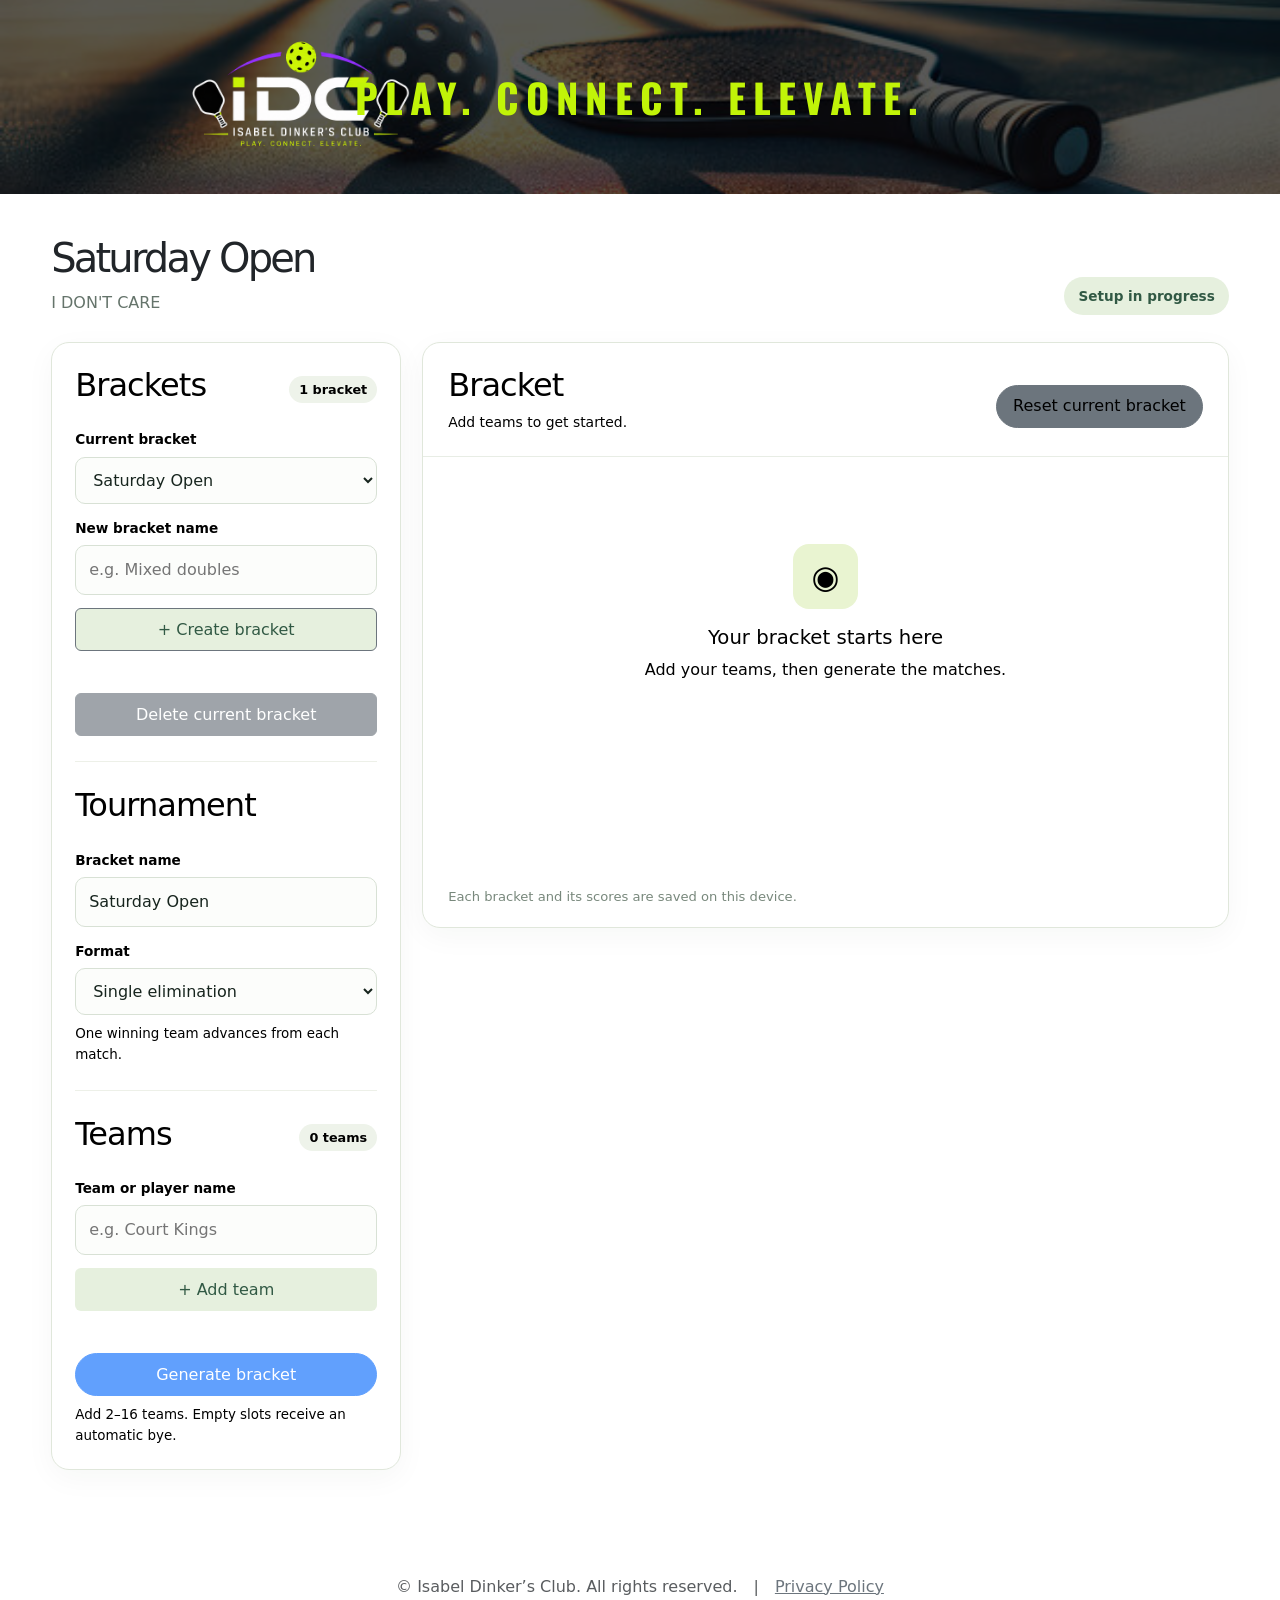
==== Pickleball site/index.html @ 40f2f742 "Bootstrap Project Files Uploading" ====
<!doctype html>
<html lang="en" data-bs-theme="light">
  <head>
    <meta charset="utf-8"><meta name="viewport" content="width=device-width,initial-scale=1">
    <title>Isabel Dinker’s Club</title>
    <link
        rel="canonical"
        href="https://getbootstrap.com/docs/5.3/examples/footers/"
      />
    <meta name="description" content="Create a pickleball tournament, manage teams, and run a live single-elimination bracket.">
    <link rel="icon" type="idc_logo2.png" href="idclogo2.png">
    <link href="https://fonts.googleapis.com/css2?family=Oswald:wght@700&display=swap" rel="stylesheet">
    <link rel="stylesheet" href="css/style.css" />
    <script src="assets/js/color-modes.js"></script>
    <link href="assets/dist/css/bootstrap.min.css" rel="stylesheet" />
    <style>
      .bracket-wrap,
      .bracket-wrap p,
      .bracket-wrap h3,
      .bracket-wrap div,
      .sidebar,
      .sidebar h2,
      .sidebar .label,
      .sidebar .hint,
      .sidebar .count,
      .toolbar,
      .toolbar button,
      .toolbar h2,
      .toolbar p {
        color: #000;
      }
      .sidebar button{
        color: #315944;
        background: #e6f0de;
        font-weight: 500;
      }
      .standings-scroll {
        width: 100%;
        overflow-x: auto;
        margin: 0 0 26px;
      }

      .standings {
        width: 100%;
        min-width: 440px;
        border-collapse: collapse;
      }

      .standings th,
      .standings td {
        padding: 10px 12px;
        text-align: left;
        border-bottom: 1px solid #e7eee5;
      }
    </style>
    <meta name="theme-color" content="#c9c8cc" />
    <style></style>
    <!-- <style>
      :root{font-family:Inter,ui-sans-serif,system-ui,-apple-system,Segoe UI,sans-serif;color:#17251e;background:#f5f7f1}*{box-sizing:border-box}body{margin:0}button,input{font:inherit}button{cursor:pointer}button:disabled{cursor:not-allowed;opacity:.45}header{background:#080808;display:flex;justify-content:center;align-items:center;padding:12px 18px}.header-logo{display:block;width:100%;max-width:960px;height:auto;object-fit:contain}main{max-width:1500px;margin:auto;padding:32px clamp(18px,4vw,62px) 65px}.eyebrow{font-size:.78rem;font-weight:800;letter-spacing:.14em;text-transform:uppercase;color:#42725b;margin:0 0 8px}.title-row{display:flex;align-items:end;justify-content:space-between;gap:18px;flex-wrap:wrap;margin-bottom:27px}h1{font-size:clamp(2rem,4vw,3.45rem);letter-spacing:-.07em;line-height:1.05;margin:0}h2{font-size:1.15rem;letter-spacing:-.03em;margin:0}p{line-height:1.5}.sub{color:#65746b;margin:9px 0 0}.pill{background:#e6f0de;color:#315944;border-radius:100px;padding:9px 14px;font-weight:700;font-size:.85rem}.layout{display:grid;grid-template-columns:minmax(290px,350px) minmax(0,1fr);gap:21px;align-items:start}.panel{background:#fff;border:1px solid #e0e7db;border-radius:18px;box-shadow:0 8px 30px rgba(22,53,37,.04)}.sidebar{padding:23px}.sidebar section+section{border-top:1px solid #edf0e8;margin-top:25px;padding-top:24px}.section-heading{display:flex;justify-content:space-between;align-items:center;gap:10px;margin-bottom:17px}.count{background:#eef3ea;border-radius:50px;padding:4px 10px;color:#54705b;font-size:.8rem;font-weight:800}.label{display:block;font-size:.85rem;font-weight:750;margin:14px 0 7px}input[type=text]{width:100%;padding:12px 13px;border:1px solid #d8e1d5;border-radius:10px;background:#fcfdfb;color:#17251e;outline:none}input:focus{border-color:#499769;box-shadow:0 0 0 3px #49976926}.btn{border:0;border-radius:10px;background:#d4ef5b;color:#173020;padding:11px 16px;font-weight:800;min-height:43px}.btn:hover:not(:disabled){background:#c6e647}.btn-dark{background:#15382b;color:#fff}.btn-dark:hover:not(:disabled){background:#26543b}.btn-outline{border:1px solid #cfdbcc;background:white;color:#2e5940}.btn-outline:hover:not(:disabled){background:#f1f6ed}.full{width:100%;margin-top:13px}.hint{font-size:.84rem;color:#738177;margin:9px 0 0}.teams{list-style:none;margin:0;padding:0;display:grid;gap:8px}.team{display:flex;align-items:center;gap:10px;padding:9px 10px;border:1px solid #edf0e9;border-radius:9px;font-size:.92rem}.seed{color:#729078;font-size:.76rem;font-weight:800;width:19px}.team-name{flex:1;overflow-wrap:anywhere}.remove{background:transparent;border:0;color:#8b9c90;font-size:1.25rem;line-height:1;padding:0 4px}.remove:hover{color:#c64949}.main-panel{min-width:0;overflow:hidden}.toolbar{padding:23px 25px;display:flex;justify-content:space-between;align-items:center;gap:16px;flex-wrap:wrap;border-bottom:1px solid #e8ede5}.toolbar p{margin:6px 0 0;color:#708076;font-size:.87rem}.toolbar-actions{display:flex;gap:8px;flex-wrap:wrap}.bracket-wrap{overflow-x:auto;padding:27px 25px 32px;min-height:430px}.bracket{display:flex;gap:25px;align-items:stretch;min-width:max-content}.round{width:240px;display:flex;flex-direction:column;gap:14px}.round-title{font-size:.75rem;text-transform:uppercase;letter-spacing:.12em;font-weight:850;color:#658371;padding:0 3px 3px}.round-list{display:flex;flex:1;flex-direction:column;justify-content:space-around;gap:18px}.match{border:1px solid #dfe8da;border-radius:13px;overflow:hidden;background:white;box-shadow:0 3px 12px #163c1809}.match-label{font-size:.72rem;color:#728379;background:#f7faf4;padding:8px 12px;border-bottom:1px solid #edf1ea;font-weight:700}.side{display:flex;align-items:center;gap:8px;min-height:43px;padding:7px 11px}.side+.side{border-top:1px solid #edf1ea}.side.winner{background:#f3f9df}.side-name{flex:1;min-width:0;overflow:hidden;text-overflow:ellipsis;white-space:nowrap;font-size:.88rem;font-weight:650}.side.muted .side-name{color:#9ba99e;font-weight:500}.score{width:38px!important;height:30px;padding:3px!important;text-align:center;border-radius:6px!important;background:white!important;font-size:.86rem}.match-actions{padding:7px 10px;border-top:1px solid #edf1ea;background:#fafcf8}.save-score{border:0;background:transparent;color:#346e4a;font-size:.77rem;font-weight:800;padding:4px}.save-score:hover{text-decoration:underline}.message{font-size:.84rem;min-height:20px;color:#aa4938;margin:9px 0 0}.empty{text-align:center;max-width:400px;margin:60px auto;color:#6c8071}.empty-icon{width:65px;height:65px;border-radius:16px;background:#e9f4d1;display:grid;place-items:center;color:#204d32;font-size:2rem;margin:0 auto 17px}.empty h3{color:#183527;font-size:1.23rem;margin:0}.empty p{margin:8px 0}.champion{margin:0 25px 25px;padding:15px 17px;background:#eaf5d1;border-radius:11px;color:#244e30;font-weight:800}.small-note{padding:0 25px 20px;color:#78887c;font-size:.82rem}.toast{position:fixed;bottom:20px;right:20px;padding:12px 17px;background:#173a29;color:white;border-radius:10px;box-shadow:0 10px 30px #0002;opacity:0;pointer-events:none;transition:opacity .2s}.toast.show{opacity:1}@media(max-width:850px){.layout{grid-template-columns:1fr}.sidebar{display:grid;grid-template-columns:1fr 1fr;gap:22px}.sidebar section+section{border-top:0;border-left:1px solid #edf0e8;margin:0;padding:0 0 0 22px}}@media(max-width:600px){header{padding:8px 10px}main{padding-top:25px}.sidebar{display:block}.sidebar section+section{border-top:1px solid #edf0e8;border-left:0;margin-top:25px;padding:24px 0 0}.toolbar{padding:20px}.bracket-wrap{padding:20px}.champion{margin:0 20px 20px}.round{width:216px}}
      select{width:100%;min-height:43px;padding:10px 13px;border:1px solid #d8e1d5;border-radius:10px;background:#fcfdfb;color:#17251e;font:inherit}
      select:focus-visible{outline:3px solid #49976955;outline-offset:2px}
      .pool-view{max-width:100%}.pool-view h3,.playoff-title{font-size:1.1rem;letter-spacing:-.03em;margin:0 0 8px}.pool-help{color:#647769;font-size:.88rem;margin:0 0 18px}.standings-scroll{overflow-x:auto;margin:0 0 26px}.standings{width:100%;border-collapse:collapse;min-width:440px;font-size:.88rem}.standings th,.standings td{text-align:left;padding:10px 12px;border-bottom:1px solid #e7eee5}.standings th{background:#f2f7ee;color:#496b52;font-size:.76rem;text-transform:uppercase;letter-spacing:.05em}.standings tr.qualifier td:first-child{color:#2d6b3b;font-weight:800}.pool-round{margin:0 0 23px}.pool-round h4{margin:0 0 10px;color:#526c58;font-size:.85rem}.pool-round-list{display:grid;grid-template-columns:repeat(auto-fit,minmax(min(100%,230px),1fr));gap:12px}.pool-round .match{max-width:360px}.playoff-title{margin:30px 0 18px}.pool-view+.bracket{margin-top:10px}
    </style> -->
  </head>
  <body>
    <header> <img
        class="brand-logo"
        src="transparent-logo.png"
        alt="Isabel Dinker’s Club logo"/>
      </div>

      <div class="header-title">
          <h1> PLAY. CONNECT. ELEVATE.</h1>
      </div>

      
      </header>

      <!-- <span class="header-note">Pickleball tournament manager</span> -->
    <main>
      <div class="title-row"><div><p class="eyebrow"> </p><h1 id="displayName"> </h1><p class="sub">I DON'T CARE</p></div><span class="pill" id="status">Setup in progress</span></div>
      <div class="layout"><aside class="panel sidebar">
        <section><div class="section-heading"><h2>Brackets</h2><span class="count" id="bracketCount">1 bracket</span></div><label class="label" for="bracketSelect">Current bracket</label><select id="bracketSelect" aria-label="Current bracket"></select><form id="newBracketForm"><label class="label" for="newBracketName">New bracket name</label><input id="newBracketName" type="text" maxlength="60" placeholder="e.g. Mixed doubles" required><button class="btn full btn btn-secondary px-3" type="submit">+ Create bracket</button></form><p class="message" id="bracketMessage" role="alert"></p><button class="btn full btn btn-secondary px-3" id="deleteBracket" type="button">Delete current bracket</button></section>
        <section><div class="section-heading"><h2>Tournament</h2></div><label class="label" for="tournamentName">Bracket name</label><input id="tournamentName" type="text" maxlength="60" value="Saturday Open"><label class="label" for="formatSelect">Format</label><select id="formatSelect"><option value="single">Single elimination</option><option value="round-robin">Single round robin + single elimination</option></select><p class="hint" id="formatHint">One winning team per match.</p></section>
        <section><div class="section-heading"><h2>Teams</h2><span class="count" id="teamCount">0 teams</span></div><form id="addForm"><label class="label" for="teamInput">Team or player name</label><input id="teamInput" type="text" maxlength="45" placeholder="e.g. Court Kings" autocomplete="off" required><button class="btn full" type="submit">+ Add team</button></form><p class="message" id="formMessage" role="alert"></p><ul class="teams" id="teamList"></ul><button class="btn full btn btn-primary rounded-pill px-3" id="generate" type="button">Generate bracket</button><p class="hint">Add 2–16 teams. Empty slots receive an automatic bye.</p></section>
      </aside><section class="panel main-panel" aria-label="Tournament bracket"><div class="toolbar"><div><h2>Bracket</h2><p id="bracketSummary">Add teams to get started.</p></div><div class="toolbar-actions"><button class="btn btn-dark" id="startPlayoffs" type="button" hidden>Start elimination</button><button class="btn full btn btn-secondary rounded-pill px-3" id="reset" type="button">Reset current bracket</button></div></div><div class="bracket-wrap" id="bracketArea"></div><div id="champion"></div><div class="small-note">Each bracket and its scores are saved on this device.</div></section></div>
    </main>
    <!-- <footer class="site-footer">
      <p>
        © <span id="copyrightYear">2026</span>
        Isabel Dinker’s Club. All rights reserved.
      </p>
      <div  class="footer-social">
        <span>Official page of IDC</span>
        <a
          class="facebook-link"
          href="https://www.facebook.com/profile.php?id=61591584943861"
          target="_blank"
          rel="noopener noreferrer"
          aria-label="Facebook"
          
        >f</a>
      </div>
    </footer> -->

     <div class="container">
      <footer class="py-3 my-4">
        <!-- <ul class="nav justify-content-center border-bottom pb-3 mb-3">
          <li class="nav-item">
            <a href="#" class="nav-link px-2 text-body-secondary">Home</a>
          </li>
          <li class="nav-item">
            <a href="#" class="nav-link px-2 text-body-secondary">Features</a>
          </li>
          <li class="nav-item">
            <a href="#" class="nav-link px-2 text-body-secondary">Pricing</a>
          </li>
          <li class="nav-item">
            <a href="#" class="nav-link px-2 text-body-secondary">FAQs</a>
          </li>
          <li class="nav-item">
            <a href="#" class="nav-link px-2 text-body-secondary">About</a>
          </li>
        </ul> -->
        <div class="d-flex flex-wrap justify-content-center align-items-center gap-3 text-body-secondary">
          <span>&copy; Isabel Dinker’s Club. All rights reserved.</span>
          <span aria-hidden="true">|</span>
          <a href="privacy-policy.html" class="link-secondary">Privacy Policy</a>
        </div>
      </footer>
    </div>
    <div class="toast" id="toast" role="status" aria-live="polite"></div>
    <script src="appnew.js" defer></script>
  </body>
</html>
---- Pickleball site/css/style.css ----
:root {
      font-family: "Bebas Neue",Inter, ui-sans-serif, system-ui, -apple-system,
        "Segoe UI", sans-serif;
      color: #17251e;
      background: #f5f7f1;
    }

    * { box-sizing: border-box; }
    body { margin: 0; }
    button, input, select { font: inherit; }
    button { cursor: pointer; }
    button:disabled { cursor: not-allowed; opacity: 0.45; }

    /* header {
        background-color: black;
        background-image: url("../headerbg.png");
        background-position: center;
        background-size: auto 100%;
        background-repeat: no-repeat;
        position: relative;

        min-height: 180px;
        padding: 19px clamp(20px, 4vw, 64px);
        color: white;
        display: flex;
        align-items: center;
        justify-content: space-between;
        gap: 16px;
    } */

    header {
  position: relative;
  min-height: 180px;
  padding: 19px clamp(20px, 4vw, 64px);
  background-color: black;
  color: white;
  display: flex;
  align-items: center;
  justify-content: space-between;
  gap: 16px;
  isolation: isolate;
  
}
header::before {
  content: "";
  position: absolute;
  inset: 0;
  z-index: -1;
  background-image: url("../pickleball_paddle.jpg");
  background-position: 50% center;
  background-size: auto 55%;
  background-repeat: no-repeat;
  opacity: 0.35;
  pointer-events: none;
  background-size: cover;
}

      .header-title {
        position: absolute;
        left: 50%;
        transform: translateX(-50%);
        text-align: center;
        width: max-content;
        max-width: 90%;
    }

    .header-title h1 {
        margin: 0;
        color: #c1f408;
        font-family: "Oswald", sans-serif;
        font-weight: 700;
        letter-spacing: 0.18em;
        text-transform: uppercase;
    }

    .header-logo {
        display: block;
        width: auto;
        max-width: min(5vw, 280px);
        height: 60px;
        object-fit: contain;
    
    }
    .brand {
        display: flex;
        align-items: center;
        gap: 11px;
        font-weight: 850;
        font-size: 1.35rem;
        letter-spacing: -0.05em;
        color: #b6d408;
    }
    .brand-logo {
      display: block;
      width: 500px;
      height: 156px;
      object-fit: contain;
      flex-shrink: 0;
      }


    main {
      max-width: 1500px;
      margin: auto;
      padding: 32px clamp(18px, 4vw, 62px) 65px;
    }

    .eyebrow {
      font-size: 0.78rem;
      font-weight: 800;
      letter-spacing: 0.14em;
      text-transform: uppercase;
      color: #b7e818;
      margin: 0 0 8px;
    }

    .title-row {
      display: flex;
      align-items: end;
      justify-content: space-between;
      gap: 18px;
      flex-wrap: wrap;
      margin-bottom: 27px;
    }

    h1 {
      font-size: clamp(2rem, 4vw, 3.45rem);
      letter-spacing: -0.07em;
      line-height: 1.05;
      margin: 0;
    }

    h2 {
      font-size: 1.15rem;
      letter-spacing: -0.03em;
      margin: 0;
    }

    p { line-height: 1.5; }
    .sub { color: #65746b; margin: 9px 0 0; }

    .pill {
      background: #e6f0de;
      color: #315944;
      border-radius: 100px;
      padding: 9px 14px;
      font-weight: 700;
      font-size: 0.85rem;
    }

    .layout {
      display: grid;
      grid-template-columns: minmax(290px, 350px) minmax(0, 1fr);
      gap: 21px;
      align-items: start;
    }

    .panel {
      background: #fff;
      border: 1px solid #e0e7db;
      border-radius: 18px;
      box-shadow: 0 8px 30px rgba(22, 53, 37, 0.04);
    }

    .sidebar { padding: 23px; }

    .sidebar section + section {
      border-top: 1px solid #edf0e8;
      margin-top: 25px;
      padding-top: 24px;
    }

    .section-heading {
      display: flex;
      justify-content: space-between;
      align-items: center;
      gap: 10px;
      margin-bottom: 17px;
    }

    .count {
      background: #eef3ea;
      border-radius: 50px;
      padding: 4px 10px;
      color: #54705b;
      font-size: 0.8rem;
      font-weight: 800;
    }

    .label {
      display: block;
      font-size: 0.85rem;
      font-weight: 750;
      margin: 14px 0 7px;
    }

    input[type="text"],
    select {
      width: 100%;
      padding: 12px 13px;
      border: 1px solid #d8e1d5;
      border-radius: 10px;
      background: #fcfdfb;
      color: #17251e;
      outline: none;
    }

    input:focus,
    select:focus {
      border-color: #499769;
      box-shadow: 0 0 0 3px #49976926;
    }

    .btn {
      border: 0;
      border-radius: 10px;
      background: #d4ef5b;
      color: #173020;
      padding: 11px 16px;
      font-weight: 800;
      min-height: 43px;
    }

    .btn:hover:not(:disabled) { background: #c6e647; }

    .btn-dark {
      background: #15382b;
      color: #fff;
    }

    .btn-dark:hover:not(:disabled) { background: #26543b; }

    .btn-outline {
      border: 1px solid #cfdbcc;
      background: white;
      color: #2e5940;
    }

    .btn-outline:hover:not(:disabled) { background: #f1f6ed; }
    .full { width: 100%; margin-top: 13px; }
    .hint { font-size: 0.84rem; color: #738177; margin: 9px 0 0; }

    .teams {
      list-style: none;
      margin: 0;
      padding: 0;
      display: grid;
      gap: 8px;
    }

    .team {
      display: flex;
      align-items: center;
      gap: 10px;
      padding: 9px 10px;
      border: 1px solid #edf0e9;
      border-radius: 9px;
      font-size: 0.92rem;
    }

    .seed {
      color: #729078;
      font-size: 0.76rem;
      font-weight: 800;
      width: 19px;
    }

    .team-name { flex: 1; overflow-wrap: anywhere; }

    .remove {
      background: transparent;
      border: 0;
      color: #8b9c90;
      font-size: 1.25rem;
      line-height: 1;
      padding: 0 4px;
    }

    .remove:hover { color: #c64949; }

    .main-panel { min-width: 0; overflow: hidden; }

    .toolbar {
      padding: 23px 25px;
      display: flex;
      justify-content: space-between;
      align-items: center;
      gap: 16px;
      flex-wrap: wrap;
      border-bottom: 1px solid #e8ede5;
    }

    .toolbar p {
      margin: 6px 0 0;
      color: #708076;
      font-size: 0.87rem;
    }

    .toolbar-actions { display: flex; gap: 8px; flex-wrap: wrap; }

    .bracket-wrap {
      overflow-x: auto;
      padding: 27px 25px 32px;
      min-height: 430px;
    }

    .bracket {
      display: flex;
      gap: 25px;
      align-items: stretch;
      min-width: max-content;
    }

    .round {
      width: 240px;
      display: flex;
      flex-direction: column;
      gap: 14px;
    }

    .round-title {
      font-size: 0.75rem;
      text-transform: uppercase;
      letter-spacing: 0.12em;
      font-weight: 850;
      color: #658371;
      padding: 0 3px 3px;
    }

    .round-list {
      display: flex;
      flex: 1;
      flex-direction: column;
      justify-content: space-around;
      gap: 18px;
    }

    .match {
      border: 1px solid #dfe8da;
      border-radius: 13px;
      overflow: hidden;
      background: white;
      box-shadow: 0 3px 12px #163c1809;
    }

    .match-label {
      font-size: 0.72rem;
      color: #728379;
      background: #f7faf4;
      padding: 8px 12px;
      border-bottom: 1px solid #edf1ea;
      font-weight: 700;
    }

    .side {
      display: flex;
      align-items: center;
      gap: 8px;
      min-height: 43px;
      padding: 7px 11px;
    }

    .side + .side { border-top: 1px solid #edf1ea; }
    .side.winner { background: #f3f9df; }

    .side-name {
      flex: 1;
      min-width: 0;
      overflow: hidden;
      text-overflow: ellipsis;
      white-space: nowrap;
      font-size: 0.88rem;
      font-weight: 650;
    }

    .side.muted .side-name { color: #9ba99e; font-weight: 500; }

    .score {
      width: 38px !important;
      height: 30px;
      padding: 3px !important;
      text-align: center;
      border-radius: 6px !important;
      background: white !important;
      font-size: 0.86rem;
    }

    .match-actions {
      padding: 7px 10px;
      border-top: 1px solid #edf1ea;
      background: #fafcf8;
    }

    .save-score {
      border: 0;
      background: transparent;
      color: #346e4a;
      font-size: 0.77rem;
      font-weight: 800;
      padding: 4px;
    }

    .save-score:hover { text-decoration: underline; }

    .message {
      font-size: 0.84rem;
      min-height: 20px;
      color: #aa4938;
      margin: 9px 0 0;
    }

    .empty {
      text-align: center;
      max-width: 400px;
      margin: 60px auto;
      color: #6c8071;
    }

    .empty-icon {
      width: 65px;
      height: 65px;
      border-radius: 16px;
      background: #e9f4d1;
      display: grid;
      place-items: center;
      color: #204d32;
      font-size: 2rem;
      margin: 0 auto 17px;
    }

    .empty h3 { color: #183527; font-size: 1.23rem; margin: 0; }
    .empty p { margin: 8px 0; }

    .champion {
      margin: 0 25px 25px;
      padding: 15px 17px;
      background: #eaf5d1;
      border-radius: 11px;
      color: #244e30;
      font-weight: 800;
    }

    .small-note {
      padding: 0 25px 20px;
      color: #78887c;
      font-size: 0.82rem;
    }

    .toast {
      position: fixed;
      bottom: 20px;
      right: 20px;
      padding: 12px 17px;
      background: #173a29;
      color: white;
      border-radius: 10px;
      box-shadow: 0 10px 30px #0002;
      opacity: 0;
      pointer-events: none;
      transition: opacity 0.2s;
    }

    .toast.show { opacity: 1; }

    .site-footer {
      background: #080808; /* Same as the header */
      color: #e9eee9;
      padding: 22px clamp(18px, 4vw, 64px);
      display: flex;
      align-items: center;
      justify-content: space-between;
      gap: 14px;
      flex-wrap: wrap;
      font-family: "Oswald", cursive;
    }

    .site-footer p {
      margin: 0;
      font-size: 0.9rem;
      
    }

    .facebook-link {
      display: inline-flex;
      align-items: center;
      justify-content: center;
      width: 38px;
      height: 38px;
      border-radius: 50%;
      background: #1877f2;
      color: white;
      text-decoration: none;
      font: bold 1.55rem Arial, sans-serif;
    }

    .facebook-link:hover {
      background: #0d65d9;
    }

    .footer-social {
      display: flex;
      align-items:normal;
      gap: 10px;
    }

    @media (max-width: 850px) {
      .layout { grid-template-columns: 1fr; }

      .sidebar {
        display: grid;
        grid-template-columns: 1fr 1fr;
        gap: 22px;
      }

      .sidebar section + section {
        border-top: 0;
        border-left: 1px solid #edf0e8;
        margin: 0;
        padding: 0 0 0 22px;
      }
    }

    @media (max-width: 600px) {
      header { padding: 8px 10px; }
      main { padding-top: 25px; }
      .sidebar { display: block; }

      .sidebar section + section {
        border-top: 1px solid #edf0e8;
        border-left: 0;
        margin-top: 25px;
        padding: 24px 0 0;
      }

      .toolbar { padding: 20px; }
      .bracket-wrap { padding: 20px; }
      .champion { margin: 0 20px 20px; }
      .round { width: 216px; }
    }
    @media (max-width: 600px) {
      .site-footer {
        justify-content: center;
        text-align: center;
      }
    }
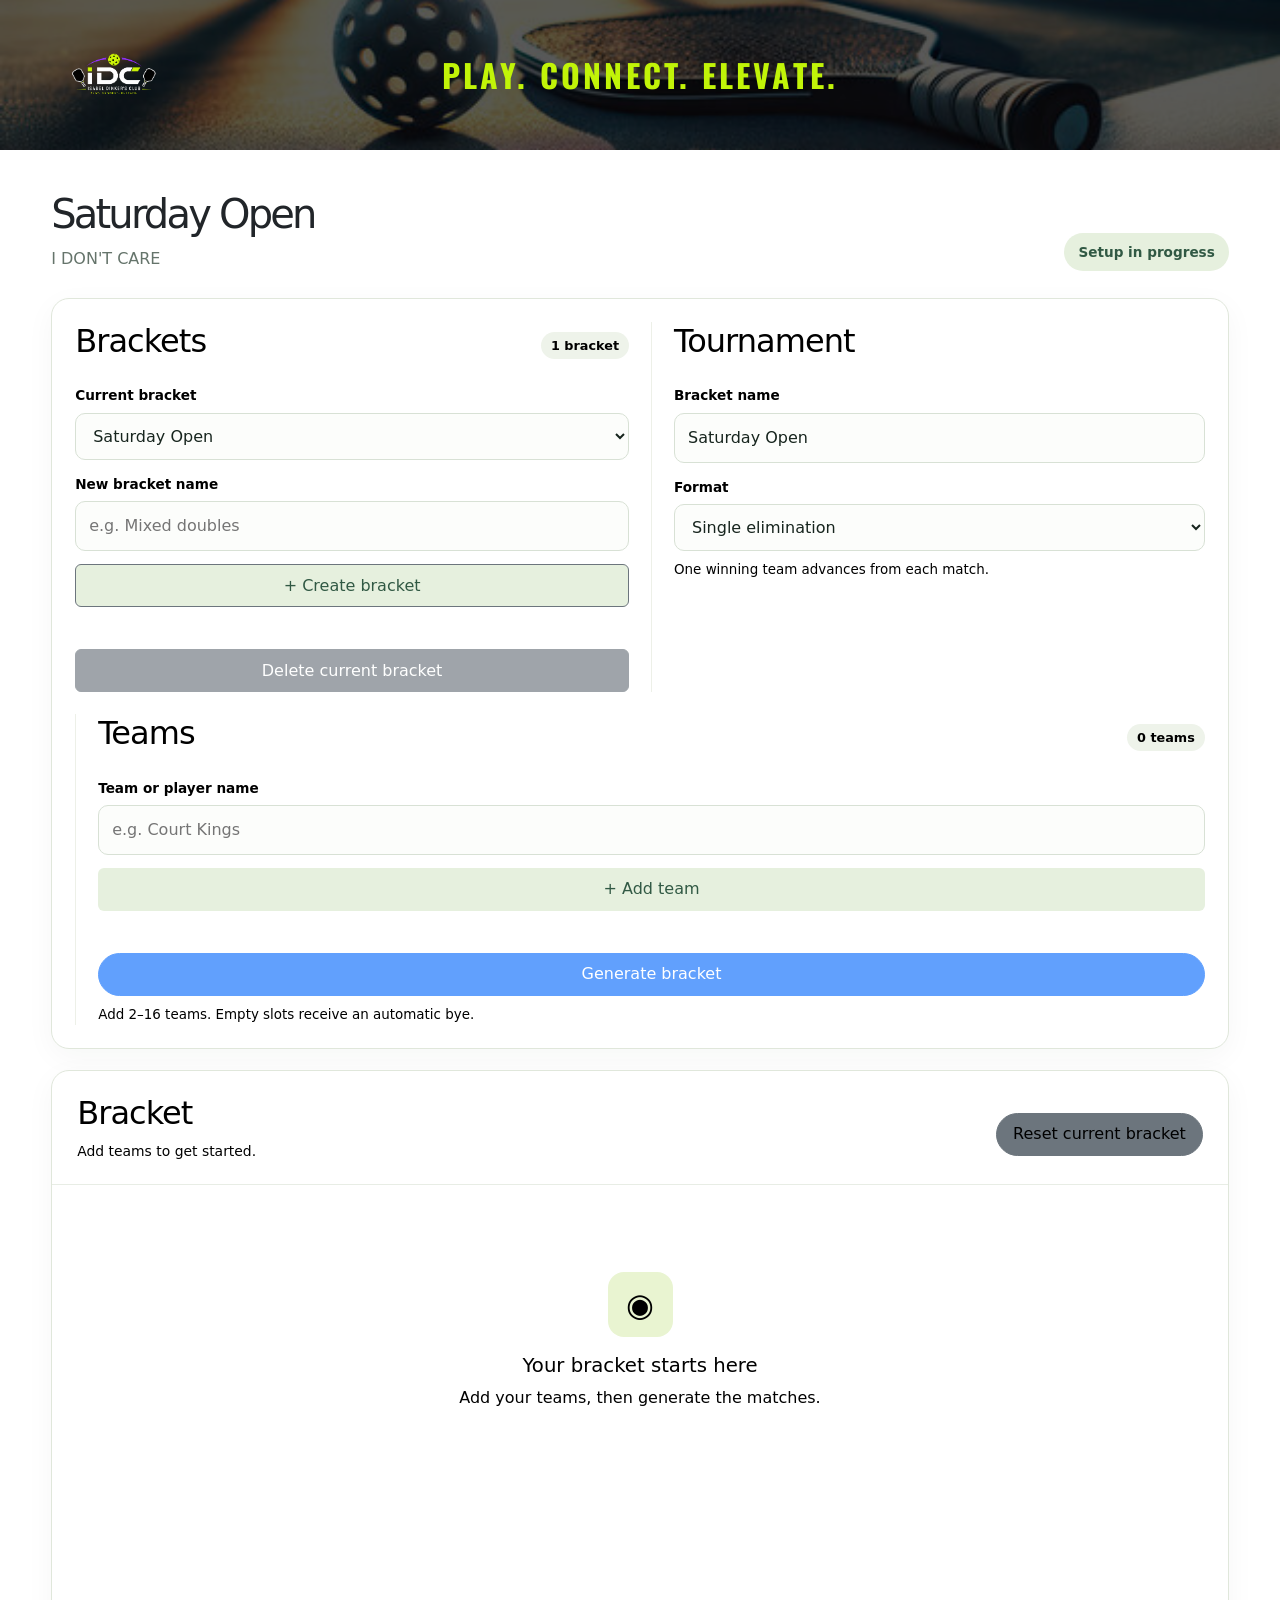
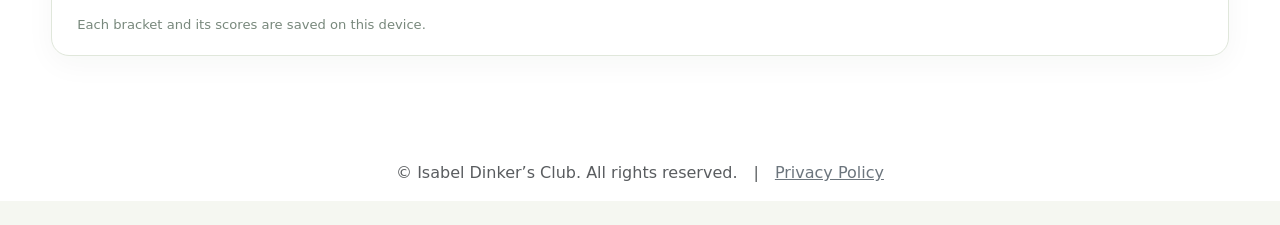
==== commit 852e7c52: "Replace old Pickleball folder" ====
--- a/Pickleball site/index.html
+++ b/Pickleball site/index.html
@@ -54,74 +54,158 @@
       }
     </style>
     <meta name="theme-color" content="#c9c8cc" />
-    <style></style>
-    <!-- <style>
-      :root{font-family:Inter,ui-sans-serif,system-ui,-apple-system,Segoe UI,sans-serif;color:#17251e;background:#f5f7f1}*{box-sizing:border-box}body{margin:0}button,input{font:inherit}button{cursor:pointer}button:disabled{cursor:not-allowed;opacity:.45}header{background:#080808;display:flex;justify-content:center;align-items:center;padding:12px 18px}.header-logo{display:block;width:100%;max-width:960px;height:auto;object-fit:contain}main{max-width:1500px;margin:auto;padding:32px clamp(18px,4vw,62px) 65px}.eyebrow{font-size:.78rem;font-weight:800;letter-spacing:.14em;text-transform:uppercase;color:#42725b;margin:0 0 8px}.title-row{display:flex;align-items:end;justify-content:space-between;gap:18px;flex-wrap:wrap;margin-bottom:27px}h1{font-size:clamp(2rem,4vw,3.45rem);letter-spacing:-.07em;line-height:1.05;margin:0}h2{font-size:1.15rem;letter-spacing:-.03em;margin:0}p{line-height:1.5}.sub{color:#65746b;margin:9px 0 0}.pill{background:#e6f0de;color:#315944;border-radius:100px;padding:9px 14px;font-weight:700;font-size:.85rem}.layout{display:grid;grid-template-columns:minmax(290px,350px) minmax(0,1fr);gap:21px;align-items:start}.panel{background:#fff;border:1px solid #e0e7db;border-radius:18px;box-shadow:0 8px 30px rgba(22,53,37,.04)}.sidebar{padding:23px}.sidebar section+section{border-top:1px solid #edf0e8;margin-top:25px;padding-top:24px}.section-heading{display:flex;justify-content:space-between;align-items:center;gap:10px;margin-bottom:17px}.count{background:#eef3ea;border-radius:50px;padding:4px 10px;color:#54705b;font-size:.8rem;font-weight:800}.label{display:block;font-size:.85rem;font-weight:750;margin:14px 0 7px}input[type=text]{width:100%;padding:12px 13px;border:1px solid #d8e1d5;border-radius:10px;background:#fcfdfb;color:#17251e;outline:none}input:focus{border-color:#499769;box-shadow:0 0 0 3px #49976926}.btn{border:0;border-radius:10px;background:#d4ef5b;color:#173020;padding:11px 16px;font-weight:800;min-height:43px}.btn:hover:not(:disabled){background:#c6e647}.btn-dark{background:#15382b;color:#fff}.btn-dark:hover:not(:disabled){background:#26543b}.btn-outline{border:1px solid #cfdbcc;background:white;color:#2e5940}.btn-outline:hover:not(:disabled){background:#f1f6ed}.full{width:100%;margin-top:13px}.hint{font-size:.84rem;color:#738177;margin:9px 0 0}.teams{list-style:none;margin:0;padding:0;display:grid;gap:8px}.team{display:flex;align-items:center;gap:10px;padding:9px 10px;border:1px solid #edf0e9;border-radius:9px;font-size:.92rem}.seed{color:#729078;font-size:.76rem;font-weight:800;width:19px}.team-name{flex:1;overflow-wrap:anywhere}.remove{background:transparent;border:0;color:#8b9c90;font-size:1.25rem;line-height:1;padding:0 4px}.remove:hover{color:#c64949}.main-panel{min-width:0;overflow:hidden}.toolbar{padding:23px 25px;display:flex;justify-content:space-between;align-items:center;gap:16px;flex-wrap:wrap;border-bottom:1px solid #e8ede5}.toolbar p{margin:6px 0 0;color:#708076;font-size:.87rem}.toolbar-actions{display:flex;gap:8px;flex-wrap:wrap}.bracket-wrap{overflow-x:auto;padding:27px 25px 32px;min-height:430px}.bracket{display:flex;gap:25px;align-items:stretch;min-width:max-content}.round{width:240px;display:flex;flex-direction:column;gap:14px}.round-title{font-size:.75rem;text-transform:uppercase;letter-spacing:.12em;font-weight:850;color:#658371;padding:0 3px 3px}.round-list{display:flex;flex:1;flex-direction:column;justify-content:space-around;gap:18px}.match{border:1px solid #dfe8da;border-radius:13px;overflow:hidden;background:white;box-shadow:0 3px 12px #163c1809}.match-label{font-size:.72rem;color:#728379;background:#f7faf4;padding:8px 12px;border-bottom:1px solid #edf1ea;font-weight:700}.side{display:flex;align-items:center;gap:8px;min-height:43px;padding:7px 11px}.side+.side{border-top:1px solid #edf1ea}.side.winner{background:#f3f9df}.side-name{flex:1;min-width:0;overflow:hidden;text-overflow:ellipsis;white-space:nowrap;font-size:.88rem;font-weight:650}.side.muted .side-name{color:#9ba99e;font-weight:500}.score{width:38px!important;height:30px;padding:3px!important;text-align:center;border-radius:6px!important;background:white!important;font-size:.86rem}.match-actions{padding:7px 10px;border-top:1px solid #edf1ea;background:#fafcf8}.save-score{border:0;background:transparent;color:#346e4a;font-size:.77rem;font-weight:800;padding:4px}.save-score:hover{text-decoration:underline}.message{font-size:.84rem;min-height:20px;color:#aa4938;margin:9px 0 0}.empty{text-align:center;max-width:400px;margin:60px auto;color:#6c8071}.empty-icon{width:65px;height:65px;border-radius:16px;background:#e9f4d1;display:grid;place-items:center;color:#204d32;font-size:2rem;margin:0 auto 17px}.empty h3{color:#183527;font-size:1.23rem;margin:0}.empty p{margin:8px 0}.champion{margin:0 25px 25px;padding:15px 17px;background:#eaf5d1;border-radius:11px;color:#244e30;font-weight:800}.small-note{padding:0 25px 20px;color:#78887c;font-size:.82rem}.toast{position:fixed;bottom:20px;right:20px;padding:12px 17px;background:#173a29;color:white;border-radius:10px;box-shadow:0 10px 30px #0002;opacity:0;pointer-events:none;transition:opacity .2s}.toast.show{opacity:1}@media(max-width:850px){.layout{grid-template-columns:1fr}.sidebar{display:grid;grid-template-columns:1fr 1fr;gap:22px}.sidebar section+section{border-top:0;border-left:1px solid #edf0e8;margin:0;padding:0 0 0 22px}}@media(max-width:600px){header{padding:8px 10px}main{padding-top:25px}.sidebar{display:block}.sidebar section+section{border-top:1px solid #edf0e8;border-left:0;margin-top:25px;padding:24px 0 0}.toolbar{padding:20px}.bracket-wrap{padding:20px}.champion{margin:0 20px 20px}.round{width:216px}}
-      select{width:100%;min-height:43px;padding:10px 13px;border:1px solid #d8e1d5;border-radius:10px;background:#fcfdfb;color:#17251e;font:inherit}
-      select:focus-visible{outline:3px solid #49976955;outline-offset:2px}
-      .pool-view{max-width:100%}.pool-view h3,.playoff-title{font-size:1.1rem;letter-spacing:-.03em;margin:0 0 8px}.pool-help{color:#647769;font-size:.88rem;margin:0 0 18px}.standings-scroll{overflow-x:auto;margin:0 0 26px}.standings{width:100%;border-collapse:collapse;min-width:440px;font-size:.88rem}.standings th,.standings td{text-align:left;padding:10px 12px;border-bottom:1px solid #e7eee5}.standings th{background:#f2f7ee;color:#496b52;font-size:.76rem;text-transform:uppercase;letter-spacing:.05em}.standings tr.qualifier td:first-child{color:#2d6b3b;font-weight:800}.pool-round{margin:0 0 23px}.pool-round h4{margin:0 0 10px;color:#526c58;font-size:.85rem}.pool-round-list{display:grid;grid-template-columns:repeat(auto-fit,minmax(min(100%,230px),1fr));gap:12px}.pool-round .match{max-width:360px}.playoff-title{margin:30px 0 18px}.pool-view+.bracket{margin-top:10px}
-    </style> -->
+    
+
   </head>
   <body>
-    <header> <img
-        class="brand-logo"
-        src="transparent-logo.png"
-        alt="Isabel Dinker’s Club logo"/>
-      </div>
+    <header> <img class="brand-logo" src="transparent-logo.png" alt="Isabel Dinker’s Club logo"/>
 
       <div class="header-title">
           <h1> PLAY. CONNECT. ELEVATE.</h1>
       </div>
-
-      
-      </header>
-
-      <!-- <span class="header-note">Pickleball tournament manager</span> -->
-    <main>
-      <div class="title-row"><div><p class="eyebrow"> </p><h1 id="displayName"> </h1><p class="sub">I DON'T CARE</p></div><span class="pill" id="status">Setup in progress</span></div>
-      <div class="layout"><aside class="panel sidebar">
-        <section><div class="section-heading"><h2>Brackets</h2><span class="count" id="bracketCount">1 bracket</span></div><label class="label" for="bracketSelect">Current bracket</label><select id="bracketSelect" aria-label="Current bracket"></select><form id="newBracketForm"><label class="label" for="newBracketName">New bracket name</label><input id="newBracketName" type="text" maxlength="60" placeholder="e.g. Mixed doubles" required><button class="btn full btn btn-secondary px-3" type="submit">+ Create bracket</button></form><p class="message" id="bracketMessage" role="alert"></p><button class="btn full btn btn-secondary px-3" id="deleteBracket" type="button">Delete current bracket</button></section>
-        <section><div class="section-heading"><h2>Tournament</h2></div><label class="label" for="tournamentName">Bracket name</label><input id="tournamentName" type="text" maxlength="60" value="Saturday Open"><label class="label" for="formatSelect">Format</label><select id="formatSelect"><option value="single">Single elimination</option><option value="round-robin">Single round robin + single elimination</option></select><p class="hint" id="formatHint">One winning team per match.</p></section>
-        <section><div class="section-heading"><h2>Teams</h2><span class="count" id="teamCount">0 teams</span></div><form id="addForm"><label class="label" for="teamInput">Team or player name</label><input id="teamInput" type="text" maxlength="45" placeholder="e.g. Court Kings" autocomplete="off" required><button class="btn full" type="submit">+ Add team</button></form><p class="message" id="formMessage" role="alert"></p><ul class="teams" id="teamList"></ul><button class="btn full btn btn-primary rounded-pill px-3" id="generate" type="button">Generate bracket</button><p class="hint">Add 2–16 teams. Empty slots receive an automatic bye.</p></section>
-      </aside><section class="panel main-panel" aria-label="Tournament bracket"><div class="toolbar"><div><h2>Bracket</h2><p id="bracketSummary">Add teams to get started.</p></div><div class="toolbar-actions"><button class="btn btn-dark" id="startPlayoffs" type="button" hidden>Start elimination</button><button class="btn full btn btn-secondary rounded-pill px-3" id="reset" type="button">Reset current bracket</button></div></div><div class="bracket-wrap" id="bracketArea"></div><div id="champion"></div><div class="small-note">Each bracket and its scores are saved on this device.</div></section></div>
-    </main>
-    <!-- <footer class="site-footer">
-      <p>
-        © <span id="copyrightYear">2026</span>
-        Isabel Dinker’s Club. All rights reserved.
-      </p>
-      <div  class="footer-social">
-        <span>Official page of IDC</span>
-        <a
-          class="facebook-link"
-          href="https://www.facebook.com/profile.php?id=61591584943861"
-          target="_blank"
-          rel="noopener noreferrer"
-          aria-label="Facebook"
-          
-        >f</a>
+    </header>
+
+<main>
+  <div class="title-row">
+    <div>
+      <p class="eyebrow"></p>
+      <h1 id="displayName"></h1>
+      <p class="sub">I DON'T CARE</p>
+    </div>
+
+    <span class="pill" id="status">Setup in progress</span>
+  </div>
+
+  <div class="layout">
+    <aside class="panel sidebar">
+      <section>
+        <div class="section-heading">
+          <h2>Brackets</h2>
+          <span class="count" id="bracketCount">1 bracket</span>
+        </div>
+
+        <label class="label" for="bracketSelect">Current bracket</label>
+        <select id="bracketSelect" aria-label="Current bracket"></select>
+
+        <form id="newBracketForm">
+          <label class="label" for="newBracketName">New bracket name</label>
+          <input
+            id="newBracketName"
+            type="text"
+            maxlength="60"
+            placeholder="e.g. Mixed doubles"
+            required
+          />
+          <button class="btn full btn-secondary px-3" type="submit">
+            + Create bracket
+          </button>
+        </form>
+
+        <p class="message" id="bracketMessage" role="alert"></p>
+
+        <button
+          class="btn full btn-secondary px-3"
+          id="deleteBracket"
+          type="button"
+        >
+          Delete current bracket
+        </button>
+      </section>
+
+      <section>
+        <div class="section-heading">
+          <h2>Tournament</h2>
+        </div>
+
+        <label class="label" for="tournamentName">Bracket name</label>
+        <input
+          id="tournamentName"
+          type="text"
+          maxlength="60"
+          value="Saturday Open"
+        />
+
+        <label class="label" for="formatSelect">Format</label>
+        <select id="formatSelect">
+          <option value="single">Single elimination</option>
+          <option value="round-robin">
+            Single round robin + single elimination
+          </option>
+        </select>
+
+        <p class="hint" id="formatHint">One winning team per match.</p>
+      </section>
+
+      <section>
+        <div class="section-heading">
+          <h2>Teams</h2>
+          <span class="count" id="teamCount">0 teams</span>
+        </div>
+
+        <form id="addForm">
+          <label class="label" for="teamInput">Team or player name</label>
+          <input
+            id="teamInput"
+            type="text"
+            maxlength="45"
+            placeholder="e.g. Court Kings"
+            autocomplete="off"
+            required
+          />
+          <button class="btn full" type="submit">+ Add team</button>
+        </form>
+
+        <p class="message" id="formMessage" role="alert"></p>
+        <ul class="teams" id="teamList"></ul>
+
+        <button
+          class="btn full btn-primary rounded-pill px-3"
+          id="generate"
+          type="button"
+        >
+          Generate bracket
+        </button>
+
+        <p class="hint">
+          Add 2–16 teams. Empty slots receive an automatic bye.
+        </p>
+      </section>
+    </aside>
+
+    <section class="panel main-panel" aria-label="Tournament bracket">
+      <div class="toolbar">
+        <div>
+          <h2>Bracket</h2>
+          <p id="bracketSummary">Add teams to get started.</p>
+        </div>
+
+        <div class="toolbar-actions">
+          <button class="btn btn-dark" id="startPlayoffs" type="button" hidden>
+            Start elimination
+          </button>
+          <button
+            class="btn full btn-secondary rounded-pill px-3"
+            id="reset"
+            type="button"
+          >
+            Reset current bracket
+          </button>
+        </div>
       </div>
-    </footer> -->
+
+      <div class="bracket-wrap" id="bracketArea"></div>
+      <div id="champion"></div>
+
+      <div class="small-note">
+        Each bracket and its scores are saved on this device.
+      </div>
+    </section>
+  </div>
+</main>
+
 
      <div class="container">
       <footer class="py-3 my-4">
-        <!-- <ul class="nav justify-content-center border-bottom pb-3 mb-3">
-          <li class="nav-item">
-            <a href="#" class="nav-link px-2 text-body-secondary">Home</a>
-          </li>
-          <li class="nav-item">
-            <a href="#" class="nav-link px-2 text-body-secondary">Features</a>
-          </li>
-          <li class="nav-item">
-            <a href="#" class="nav-link px-2 text-body-secondary">Pricing</a>
-          </li>
-          <li class="nav-item">
-            <a href="#" class="nav-link px-2 text-body-secondary">FAQs</a>
-          </li>
-          <li class="nav-item">
-            <a href="#" class="nav-link px-2 text-body-secondary">About</a>
-          </li>
-        </ul> -->
         <div class="d-flex flex-wrap justify-content-center align-items-center gap-3 text-body-secondary">
           <span>&copy; Isabel Dinker’s Club. All rights reserved.</span>
           <span aria-hidden="true">|</span>
@@ -129,7 +213,10 @@
         </div>
       </footer>
     </div>
+
     <div class="toast" id="toast" role="status" aria-live="polite"></div>
-    <script src="appnew.js" defer></script>
+
+    <script src="script.js" defer></script>
+
   </body>
 </html>
--- a/Pickleball site/css/style.css
+++ b/Pickleball site/css/style.css
@@ -503,7 +503,22 @@
       gap: 10px;
     }
 
-    @media (max-width: 850px) {
+  @media (max-width: 1500px) {
+       header {
+        min-height: 150px;
+        padding: 18px 24px;
+      }
+
+      .brand-logo {
+        width: 180px;
+        height: auto;
+        max-height: 90px;
+      }
+
+      .header-title h1 {
+        font-size: clamp(1.3rem, 3vw, 2rem);
+        letter-spacing: 0.1em;
+      }
       .layout { grid-template-columns: 1fr; }
 
       .sidebar {
@@ -518,28 +533,123 @@
         margin: 0;
         padding: 0 0 0 22px;
       }
+
+        .sidebar section:last-child {
+        grid-column: 1 / -1;
+      }
+
+      .main-panel {
+        min-width: 0;
+      }
     }
 
     @media (max-width: 600px) {
-      header { padding: 8px 10px; }
-      main { padding-top: 25px; }
-      .sidebar { display: block; }
+      header {
+        min-height: 160px;
+        padding: 18px;
+        flex-direction: column;
+        justify-content: center;
+        gap: 8px;
+        text-align: center;
+      }
+
+      header::before {
+        background-position: center;
+        background-size: cover;
+      }
+
+      .brand {
+        justify-content: center;
+        font-size: 1rem;
+      }
+
+      .brand-logo {
+        width: 130px;
+        height: auto;
+        max-height: 65px;
+      }
+
+      .header-logo {
+        max-width: 130px;
+        height: 50px;
+      }
+
+      .header-title {
+        position: static;
+        transform: none;
+        width: 100%;
+        max-width: 100%;
+      }
+
+      .header-title h1 {
+        font-size: clamp(1.25rem, 6vw, 1.8rem);
+        letter-spacing: 0.07em;
+      }
+
+      main {
+        padding: 24px 16px 48px;
+      }
+
+      .title-row {
+        align-items: flex-start;
+        gap: 12px;
+        margin-bottom: 20px;
+      }
+
+      .title-row h1 {
+        font-size: 2rem;
+      }
+
+      .sidebar {
+        display: block;
+        padding: 18px;
+      }
 
       .sidebar section + section {
         border-top: 1px solid #edf0e8;
-        border-left: 0;
-        margin-top: 25px;
-        padding: 24px 0 0;
-      }
-
-      .toolbar { padding: 20px; }
-      .bracket-wrap { padding: 20px; }
-      .champion { margin: 0 20px 20px; }
-      .round { width: 216px; }
-    }
-    @media (max-width: 600px) {
+        margin-top: 24px;
+        padding-top: 24px;
+      }
+
+      .toolbar {
+        align-items: stretch;
+        padding: 18px;
+      }
+
+      .toolbar-actions {
+        width: 100%;
+      }
+
+      .toolbar-actions .btn {
+        flex: 1 1 150px;
+      }
+
+      .bracket-wrap {
+        padding: 20px 16px 26px;
+        min-height: 350px;
+      }
+
+      .round {
+        width: 216px;
+      }
+
+      .champion {
+        margin: 0 16px 20px;
+      }
+
+      .small-note {
+        padding: 0 16px 18px;
+      }
+
       .site-footer {
+        flex-direction: column;
         justify-content: center;
         text-align: center;
       }
-    }+
+      .footer-social {
+        justify-content: center;
+        align-items: center;
+      }
+    }
+    
